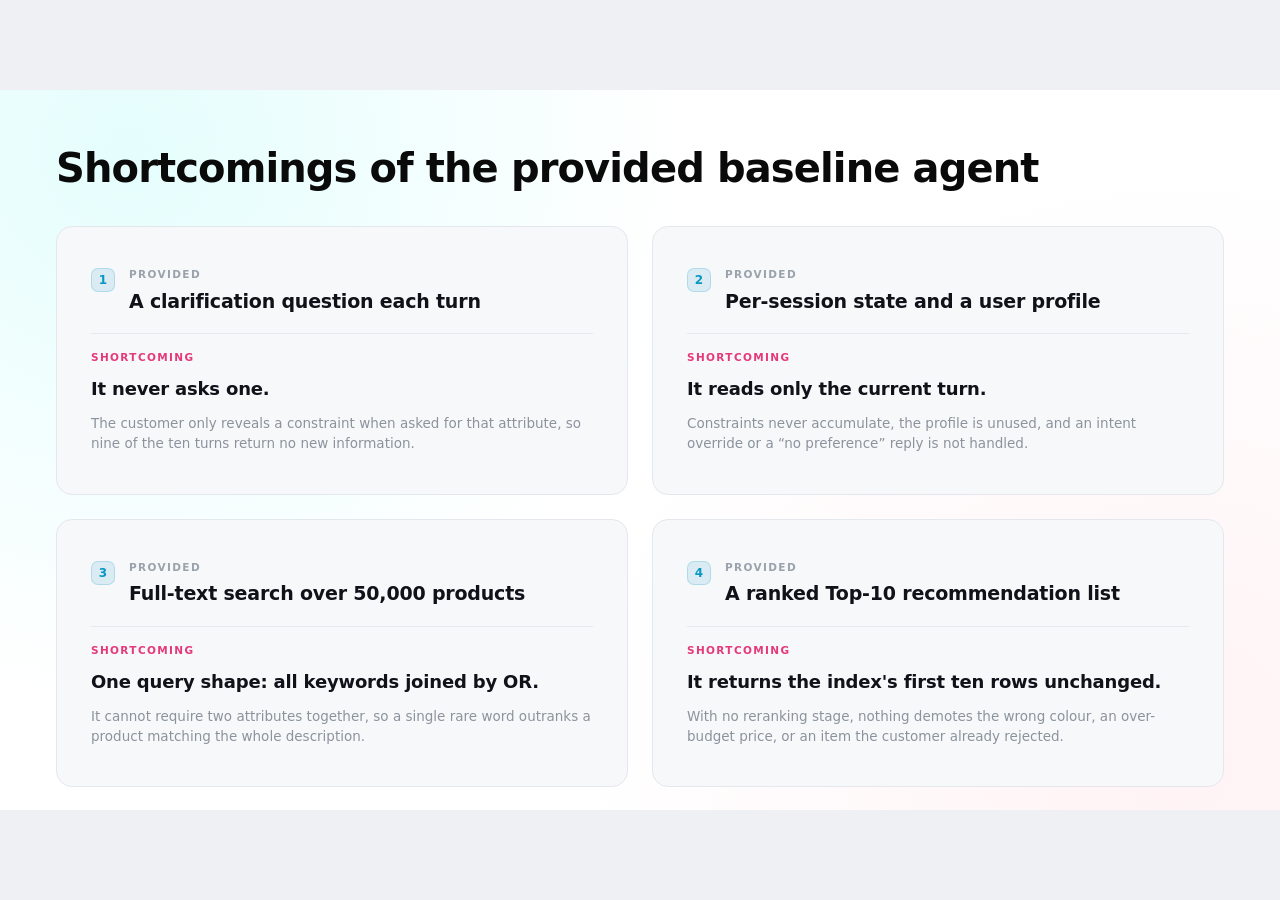
==== presentation/baseline.html @ fc562413 "Retire the multi-file dynamic presentation; add the baseline-shortcomings slide index-simple.html is" ====
<!DOCTYPE html>
<html lang="en">
<head>
  <meta charset="UTF-8" />
  <meta name="viewport" content="width=device-width, initial-scale=1.0" />
  <title>Baseline shortcomings</title>
  <style>
    :root {
      --bg: #ffffff;
      --surface: #f7f8fa;
      --border: #e4e7ec;
      --text: #0a0a0a;
      --heading: #0f1319;
      --muted: #8b939d;
      --label: #9aa2ac;
      --provided: #0a97c4;
      --shortcoming: #e5397a;
    }

    * { box-sizing: border-box; margin: 0; padding: 0; }
    html, body { height: 100%; }

    body {
      font-family: "Segoe UI", system-ui, -apple-system, "Helvetica Neue", Arial, sans-serif;
      background: #eef0f3;
      color: var(--text);
      line-height: 1.5;
      display: flex;
      align-items: center;
      justify-content: center;
      overflow: hidden;
    }

    /* fixed-size slide, scaled to the viewport by the script below */
    .slide {
      width: 1280px;
      height: 720px;
      flex: 0 0 auto;
      transform-origin: center center;
      padding: 48px 56px 44px;
      background:
        radial-gradient(circle at 10% 8%, rgba(37, 244, 238, 0.12), transparent 42%),
        radial-gradient(circle at 92% 94%, rgba(254, 44, 85, 0.06), transparent 44%),
        var(--bg);
      display: flex;
      flex-direction: column;
    }

    h1 {
      font-size: 40px;
      font-weight: 800;
      letter-spacing: -0.022em;
      color: var(--text);
      margin-bottom: 28px;
    }

    .grid {
      flex: 1 1 auto;
      display: grid;
      grid-template-columns: 1fr 1fr;
      grid-auto-rows: 1fr;
      gap: 24px;
    }

    .card {
      background: var(--surface);
      border: 1px solid var(--border);
      border-radius: 16px;
      padding: 40px 34px;
      display: flex;
      flex-direction: column;
    }

    /* top block — badge in the gutter, label + heading indented beside it */
    .provided {
      display: flex;
      align-items: flex-start;
      gap: 14px;
    }

    .badge {
      flex: 0 0 auto;
      width: 24px;
      height: 24px;
      border-radius: 7px;
      background: rgba(10, 151, 196, 0.12);
      border: 1px solid rgba(10, 151, 196, 0.20);
      color: var(--provided);
      font-size: 12px;
      font-weight: 700;
      display: flex;
      align-items: center;
      justify-content: center;
      margin-top: 1px;
    }

    .tag {
      font-size: 10.5px;
      font-weight: 700;
      letter-spacing: 0.13em;
      text-transform: uppercase;
    }
    .tag.provided-tag { color: var(--label); }
    .tag.shortcoming-tag { color: var(--shortcoming); }

    .provided h2 {
      font-size: 19px;
      font-weight: 700;
      color: var(--heading);
      letter-spacing: -0.01em;
      margin-top: 4px;
    }

    .divider {
      border-top: 1px solid #e6e9ee;
      margin: 18px 0 16px;
    }

    .shortcoming h3 {
      font-size: 18px;
      font-weight: 700;
      color: var(--heading);
      letter-spacing: -0.01em;
      margin-top: 9px;
    }

    .shortcoming p {
      font-size: 13.5px;
      line-height: 1.5;
      color: var(--muted);
      margin-top: 11px;
      max-width: 540px;
    }
  </style>
</head>
<body>
  <div class="slide" id="slide">
    <h1>Shortcomings of the provided baseline agent</h1>

    <div class="grid">
      <div class="card">
        <div class="provided">
          <span class="badge">1</span>
          <div>
            <div class="tag provided-tag">Provided</div>
            <h2>A clarification question each turn</h2>
          </div>
        </div>
        <div class="divider"></div>
        <div class="shortcoming">
          <div class="tag shortcoming-tag">Shortcoming</div>
          <h3>It never asks one.</h3>
          <p>The customer only reveals a constraint when asked for that attribute, so nine of the ten turns return no new information.</p>
        </div>
      </div>

      <div class="card">
        <div class="provided">
          <span class="badge">2</span>
          <div>
            <div class="tag provided-tag">Provided</div>
            <h2>Per-session state and a user profile</h2>
          </div>
        </div>
        <div class="divider"></div>
        <div class="shortcoming">
          <div class="tag shortcoming-tag">Shortcoming</div>
          <h3>It reads only the current turn.</h3>
          <p>Constraints never accumulate, the profile is unused, and an intent override or a &ldquo;no preference&rdquo; reply is not handled.</p>
        </div>
      </div>

      <div class="card">
        <div class="provided">
          <span class="badge">3</span>
          <div>
            <div class="tag provided-tag">Provided</div>
            <h2>Full-text search over 50,000 products</h2>
          </div>
        </div>
        <div class="divider"></div>
        <div class="shortcoming">
          <div class="tag shortcoming-tag">Shortcoming</div>
          <h3>One query shape: all keywords joined by OR.</h3>
          <p>It cannot require two attributes together, so a single rare word outranks a product matching the whole description.</p>
        </div>
      </div>

      <div class="card">
        <div class="provided">
          <span class="badge">4</span>
          <div>
            <div class="tag provided-tag">Provided</div>
            <h2>A ranked Top-10 recommendation list</h2>
          </div>
        </div>
        <div class="divider"></div>
        <div class="shortcoming">
          <div class="tag shortcoming-tag">Shortcoming</div>
          <h3>It returns the index's first ten rows unchanged.</h3>
          <p>With no reranking stage, nothing demotes the wrong colour, an over-budget price, or an item the customer already rejected.</p>
        </div>
      </div>
    </div>
  </div>

  <script>
    // Scale the fixed 1280x720 slide to fit whatever window it is viewed in.
    (function () {
      var slide = document.getElementById("slide");
      function fit() {
        var s = Math.min(window.innerWidth / 1280, window.innerHeight / 720);
        slide.style.transform = "scale(" + s + ")";
      }
      fit();
      window.addEventListener("resize", fit);
    })();
  </script>
</body>
</html>
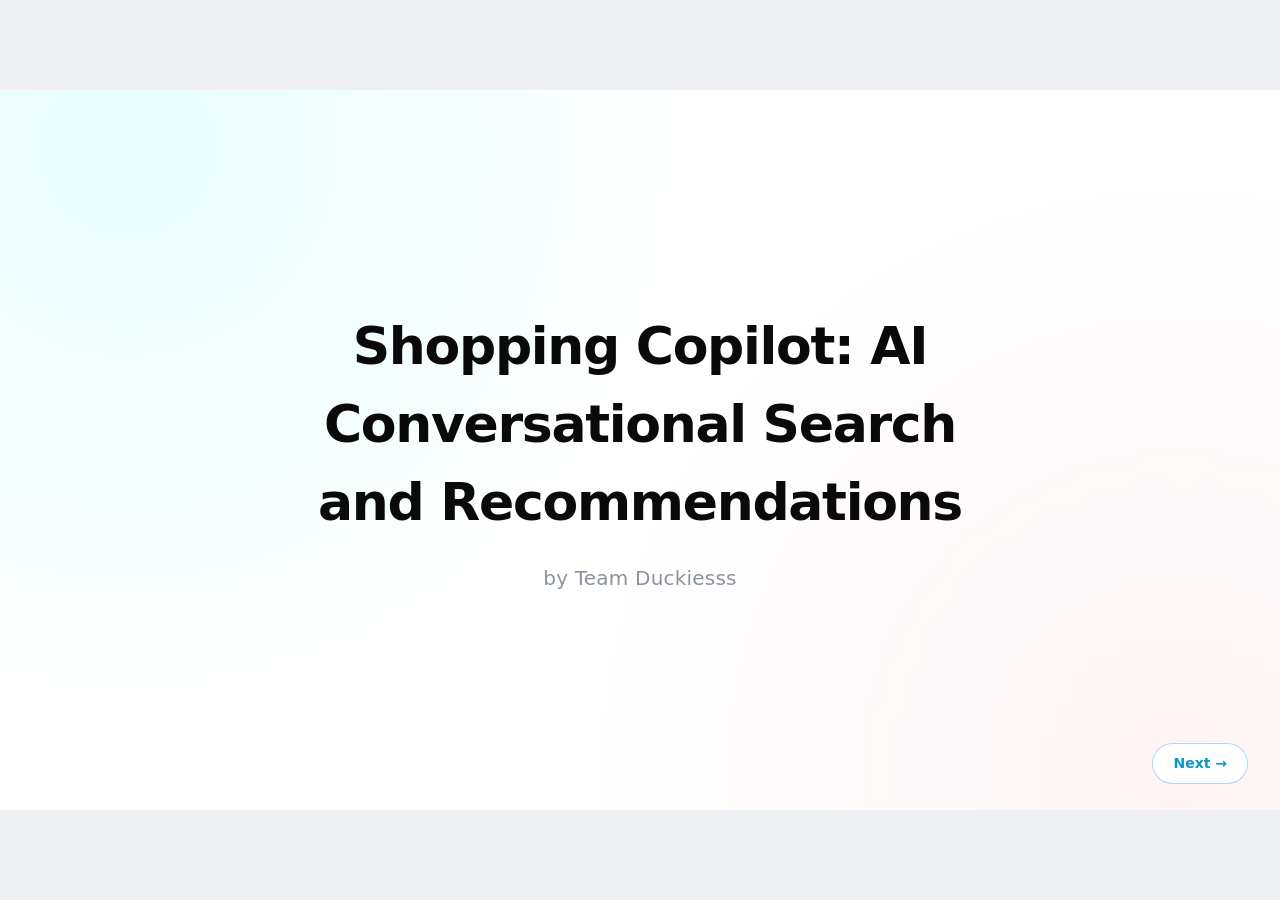
==== commit d5b62ff9: "Add a title slide to baseline.html; Next button reveals the shortcomings baseline.html opens on a ce" ====
--- a/presentation/baseline.html
+++ b/presentation/baseline.html
@@ -3,7 +3,7 @@
 <head>
   <meta charset="UTF-8" />
   <meta name="viewport" content="width=device-width, initial-scale=1.0" />
-  <title>Baseline shortcomings</title>
+  <title>Shopping Copilot</title>
   <style>
     :root {
       --bg: #ffffff;
@@ -33,25 +33,69 @@
 
     /* fixed-size slide, scaled to the viewport by the script below */
     .slide {
+      position: relative;
       width: 1280px;
       height: 720px;
       flex: 0 0 auto;
+      overflow: hidden;
       transform-origin: center center;
-      padding: 48px 56px 44px;
       background:
         radial-gradient(circle at 10% 8%, rgba(37, 244, 238, 0.12), transparent 42%),
         radial-gradient(circle at 92% 94%, rgba(254, 44, 85, 0.06), transparent 44%),
         var(--bg);
+    }
+
+    /* each step fills the slide; crossfade + slight slide between them */
+    .panel {
+      position: absolute;
+      inset: 0;
       display: flex;
       flex-direction: column;
-    }
-
-    h1 {
+      opacity: 0;
+      transform: translateX(24px);
+      transition: opacity 0.45s ease, transform 0.45s ease;
+      pointer-events: none;
+    }
+    .panel.active {
+      opacity: 1;
+      transform: none;
+      pointer-events: auto;
+    }
+    .panel.leaving {
+      opacity: 0;
+      transform: translateX(-24px);
+    }
+
+    /* ---------------------------------------------------------------- title */
+    .panel.title {
+      align-items: center;
+      justify-content: center;
+      text-align: center;
+      padding: 56px;
+    }
+    .title h1 {
+      font-size: 52px;
+      font-weight: 800;
+      letter-spacing: -0.025em;
+      color: var(--text);
+      max-width: 20ch;
+    }
+    .title .by {
+      margin-top: 22px;
+      font-size: 20px;
+      color: var(--muted);
+      letter-spacing: 0.01em;
+    }
+
+    /* -------------------------------------------------------- shortcomings */
+    .panel.shortcomings { padding: 44px 56px 68px; }
+
+    .shortcomings h1 {
       font-size: 40px;
       font-weight: 800;
       letter-spacing: -0.022em;
       color: var(--text);
-      margin-bottom: 28px;
+      margin-bottom: 24px;
     }
 
     .grid {
@@ -66,7 +110,7 @@
       background: var(--surface);
       border: 1px solid var(--border);
       border-radius: 16px;
-      padding: 40px 34px;
+      padding: 34px 34px;
       display: flex;
       flex-direction: column;
     }
@@ -131,83 +175,145 @@
       margin-top: 11px;
       max-width: 540px;
     }
+
+    /* ------------------------------------------------------------------ nav */
+    .nav {
+      position: absolute;
+      bottom: 26px;
+      right: 32px;
+      display: flex;
+      gap: 10px;
+      z-index: 5;
+    }
+    .nav button {
+      font: inherit;
+      font-size: 14px;
+      font-weight: 600;
+      color: var(--provided);
+      background: var(--bg);
+      border: 1px solid rgba(10, 151, 196, 0.35);
+      border-radius: 999px;
+      padding: 9px 20px;
+      cursor: pointer;
+      transition: background 0.15s ease, border-color 0.15s ease;
+    }
+    .nav button:hover { background: rgba(10, 151, 196, 0.08); border-color: var(--provided); }
+    .nav button[hidden] { display: none; }
   </style>
 </head>
 <body>
   <div class="slide" id="slide">
-    <h1>Shortcomings of the provided baseline agent</h1>
-
-    <div class="grid">
-      <div class="card">
-        <div class="provided">
-          <span class="badge">1</span>
-          <div>
-            <div class="tag provided-tag">Provided</div>
-            <h2>A clarification question each turn</h2>
+
+    <section class="panel title active" data-step="0">
+      <h1>Shopping Copilot: AI Conversational Search and Recommendations</h1>
+      <div class="by">by Team Duckiesss</div>
+    </section>
+
+    <section class="panel shortcomings" data-step="1">
+      <h1>Shortcomings of the provided baseline agent</h1>
+
+      <div class="grid">
+        <div class="card">
+          <div class="provided">
+            <span class="badge">1</span>
+            <div>
+              <div class="tag provided-tag">Provided</div>
+              <h2>A clarification question each turn</h2>
+            </div>
+          </div>
+          <div class="divider"></div>
+          <div class="shortcoming">
+            <div class="tag shortcoming-tag">Shortcoming</div>
+            <h3>It never asks one.</h3>
+            <p>The customer only reveals a constraint when asked for that attribute, so nine of the ten turns return no new information.</p>
           </div>
         </div>
-        <div class="divider"></div>
-        <div class="shortcoming">
-          <div class="tag shortcoming-tag">Shortcoming</div>
-          <h3>It never asks one.</h3>
-          <p>The customer only reveals a constraint when asked for that attribute, so nine of the ten turns return no new information.</p>
+
+        <div class="card">
+          <div class="provided">
+            <span class="badge">2</span>
+            <div>
+              <div class="tag provided-tag">Provided</div>
+              <h2>Per-session state and a user profile</h2>
+            </div>
+          </div>
+          <div class="divider"></div>
+          <div class="shortcoming">
+            <div class="tag shortcoming-tag">Shortcoming</div>
+            <h3>It reads only the current turn.</h3>
+            <p>Constraints never accumulate, the profile is unused, and an intent override or a &ldquo;no preference&rdquo; reply is not handled.</p>
+          </div>
+        </div>
+
+        <div class="card">
+          <div class="provided">
+            <span class="badge">3</span>
+            <div>
+              <div class="tag provided-tag">Provided</div>
+              <h2>Full-text search over 50,000 products</h2>
+            </div>
+          </div>
+          <div class="divider"></div>
+          <div class="shortcoming">
+            <div class="tag shortcoming-tag">Shortcoming</div>
+            <h3>One query shape: all keywords joined by OR.</h3>
+            <p>It cannot require two attributes together, so a single rare word outranks a product matching the whole description.</p>
+          </div>
+        </div>
+
+        <div class="card">
+          <div class="provided">
+            <span class="badge">4</span>
+            <div>
+              <div class="tag provided-tag">Provided</div>
+              <h2>A ranked Top-10 recommendation list</h2>
+            </div>
+          </div>
+          <div class="divider"></div>
+          <div class="shortcoming">
+            <div class="tag shortcoming-tag">Shortcoming</div>
+            <h3>It returns the index's first ten rows unchanged.</h3>
+            <p>With no reranking stage, nothing demotes the wrong colour, an over-budget price, or an item the customer already rejected.</p>
+          </div>
         </div>
       </div>
-
-      <div class="card">
-        <div class="provided">
-          <span class="badge">2</span>
-          <div>
-            <div class="tag provided-tag">Provided</div>
-            <h2>Per-session state and a user profile</h2>
-          </div>
-        </div>
-        <div class="divider"></div>
-        <div class="shortcoming">
-          <div class="tag shortcoming-tag">Shortcoming</div>
-          <h3>It reads only the current turn.</h3>
-          <p>Constraints never accumulate, the profile is unused, and an intent override or a &ldquo;no preference&rdquo; reply is not handled.</p>
-        </div>
-      </div>
-
-      <div class="card">
-        <div class="provided">
-          <span class="badge">3</span>
-          <div>
-            <div class="tag provided-tag">Provided</div>
-            <h2>Full-text search over 50,000 products</h2>
-          </div>
-        </div>
-        <div class="divider"></div>
-        <div class="shortcoming">
-          <div class="tag shortcoming-tag">Shortcoming</div>
-          <h3>One query shape: all keywords joined by OR.</h3>
-          <p>It cannot require two attributes together, so a single rare word outranks a product matching the whole description.</p>
-        </div>
-      </div>
-
-      <div class="card">
-        <div class="provided">
-          <span class="badge">4</span>
-          <div>
-            <div class="tag provided-tag">Provided</div>
-            <h2>A ranked Top-10 recommendation list</h2>
-          </div>
-        </div>
-        <div class="divider"></div>
-        <div class="shortcoming">
-          <div class="tag shortcoming-tag">Shortcoming</div>
-          <h3>It returns the index's first ten rows unchanged.</h3>
-          <p>With no reranking stage, nothing demotes the wrong colour, an over-budget price, or an item the customer already rejected.</p>
-        </div>
-      </div>
+    </section>
+
+    <div class="nav">
+      <button id="prev" hidden>&larr; Back</button>
+      <button id="next">Next &rarr;</button>
     </div>
   </div>
 
   <script>
-    // Scale the fixed 1280x720 slide to fit whatever window it is viewed in.
     (function () {
       var slide = document.getElementById("slide");
+      var panels = Array.prototype.slice.call(slide.querySelectorAll(".panel"));
+      var prevBtn = document.getElementById("prev");
+      var nextBtn = document.getElementById("next");
+      var step = 0;
+
+      function show(n) {
+        n = Math.max(0, Math.min(panels.length - 1, n));
+        if (n === step) return;
+        var current = panels[step];
+        step = n;
+        current.classList.add("leaving");
+        current.classList.remove("active");
+        setTimeout(function () { current.classList.remove("leaving"); }, 460);
+        panels[step].classList.add("active");
+        prevBtn.hidden = step === 0;
+        nextBtn.hidden = step === panels.length - 1;
+      }
+
+      nextBtn.addEventListener("click", function () { show(step + 1); });
+      prevBtn.addEventListener("click", function () { show(step - 1); });
+      document.addEventListener("keydown", function (e) {
+        if (e.key === "ArrowRight" || e.key === "PageDown") show(step + 1);
+        if (e.key === "ArrowLeft" || e.key === "PageUp") show(step - 1);
+      });
+
+      // Scale the fixed 1280x720 slide to fit whatever window it is viewed in.
       function fit() {
         var s = Math.min(window.innerWidth / 1280, window.innerHeight / 720);
         slide.style.transform = "scale(" + s + ")";
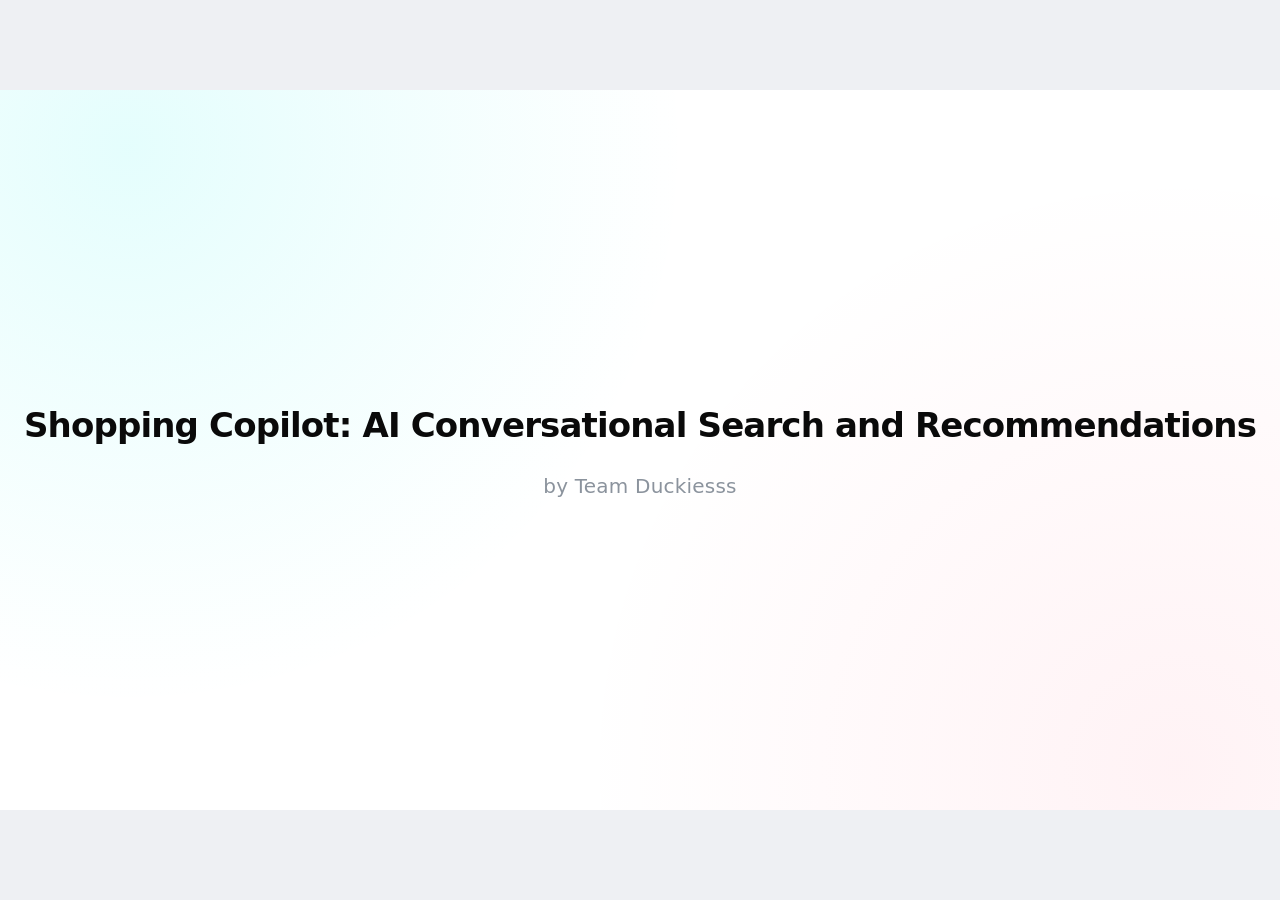
==== commit 5cfe60d2: "baseline.html: drop nav buttons, one-line title, step through card highlights The title slide fits o" ====
--- a/presentation/baseline.html
+++ b/presentation/baseline.html
@@ -38,6 +38,7 @@
       height: 720px;
       flex: 0 0 auto;
       overflow: hidden;
+      cursor: pointer;
       transform-origin: center center;
       background:
         radial-gradient(circle at 10% 8%, rgba(37, 244, 238, 0.12), transparent 42%),
@@ -61,34 +62,30 @@
       transform: none;
       pointer-events: auto;
     }
-    .panel.leaving {
-      opacity: 0;
-      transform: translateX(-24px);
-    }
 
     /* ---------------------------------------------------------------- title */
     .panel.title {
       align-items: center;
       justify-content: center;
       text-align: center;
-      padding: 56px;
+      padding: 48px;
     }
     .title h1 {
-      font-size: 52px;
+      font-size: 34px;
       font-weight: 800;
       letter-spacing: -0.025em;
       color: var(--text);
-      max-width: 20ch;
+      white-space: nowrap;
     }
     .title .by {
-      margin-top: 22px;
+      margin-top: 20px;
       font-size: 20px;
       color: var(--muted);
       letter-spacing: 0.01em;
     }
 
     /* -------------------------------------------------------- shortcomings */
-    .panel.shortcomings { padding: 44px 56px 68px; }
+    .panel.shortcomings { padding: 44px 56px 48px; }
 
     .shortcomings h1 {
       font-size: 40px;
@@ -113,6 +110,12 @@
       padding: 34px 34px;
       display: flex;
       flex-direction: column;
+      transition: opacity 0.3s ease, border-color 0.3s ease, box-shadow 0.3s ease;
+    }
+    .card.dim { opacity: 0.38; }
+    .card.lit {
+      border-color: var(--provided);
+      box-shadow: 0 10px 34px rgba(10, 151, 196, 0.18);
     }
 
     /* top block — badge in the gutter, label + heading indented beside it */
@@ -175,41 +178,17 @@
       margin-top: 11px;
       max-width: 540px;
     }
-
-    /* ------------------------------------------------------------------ nav */
-    .nav {
-      position: absolute;
-      bottom: 26px;
-      right: 32px;
-      display: flex;
-      gap: 10px;
-      z-index: 5;
-    }
-    .nav button {
-      font: inherit;
-      font-size: 14px;
-      font-weight: 600;
-      color: var(--provided);
-      background: var(--bg);
-      border: 1px solid rgba(10, 151, 196, 0.35);
-      border-radius: 999px;
-      padding: 9px 20px;
-      cursor: pointer;
-      transition: background 0.15s ease, border-color 0.15s ease;
-    }
-    .nav button:hover { background: rgba(10, 151, 196, 0.08); border-color: var(--provided); }
-    .nav button[hidden] { display: none; }
   </style>
 </head>
 <body>
   <div class="slide" id="slide">
 
-    <section class="panel title active" data-step="0">
+    <section class="panel title active">
       <h1>Shopping Copilot: AI Conversational Search and Recommendations</h1>
       <div class="by">by Team Duckiesss</div>
     </section>
 
-    <section class="panel shortcomings" data-step="1">
+    <section class="panel shortcomings">
       <h1>Shortcomings of the provided baseline agent</h1>
 
       <div class="grid">
@@ -278,40 +257,42 @@
         </div>
       </div>
     </section>
-
-    <div class="nav">
-      <button id="prev" hidden>&larr; Back</button>
-      <button id="next">Next &rarr;</button>
-    </div>
   </div>
 
   <script>
     (function () {
       var slide = document.getElementById("slide");
-      var panels = Array.prototype.slice.call(slide.querySelectorAll(".panel"));
-      var prevBtn = document.getElementById("prev");
-      var nextBtn = document.getElementById("next");
+      var titlePanel = slide.querySelector(".panel.title");
+      var shortPanel = slide.querySelector(".panel.shortcomings");
+      var cards = Array.prototype.slice.call(shortPanel.querySelectorAll(".card"));
+
+      // 0 = title; 1..4 = shortcomings slide with card N highlighted
+      var MAX = 4;
       var step = 0;
 
-      function show(n) {
-        n = Math.max(0, Math.min(panels.length - 1, n));
-        if (n === step) return;
-        var current = panels[step];
-        step = n;
-        current.classList.add("leaving");
-        current.classList.remove("active");
-        setTimeout(function () { current.classList.remove("leaving"); }, 460);
-        panels[step].classList.add("active");
-        prevBtn.hidden = step === 0;
-        nextBtn.hidden = step === panels.length - 1;
+      function render() {
+        titlePanel.classList.toggle("active", step === 0);
+        shortPanel.classList.toggle("active", step >= 1);
+        cards.forEach(function (card, i) {
+          var lit = step >= 1 && i === step - 1;
+          card.classList.toggle("lit", lit);
+          card.classList.toggle("dim", step >= 1 && !lit);
+        });
       }
 
-      nextBtn.addEventListener("click", function () { show(step + 1); });
-      prevBtn.addEventListener("click", function () { show(step - 1); });
+      function go(delta) {
+        var next = Math.max(0, Math.min(MAX, step + delta));
+        if (next === step) return;
+        step = next;
+        render();
+      }
+
+      slide.addEventListener("click", function () { go(1); });
       document.addEventListener("keydown", function (e) {
-        if (e.key === "ArrowRight" || e.key === "PageDown") show(step + 1);
-        if (e.key === "ArrowLeft" || e.key === "PageUp") show(step - 1);
+        if (e.key === "ArrowRight" || e.key === "PageDown" || e.key === " ") { e.preventDefault(); go(1); }
+        if (e.key === "ArrowLeft" || e.key === "PageUp") go(-1);
       });
+      render();
 
       // Scale the fixed 1280x720 slide to fit whatever window it is viewed in.
       function fit() {
